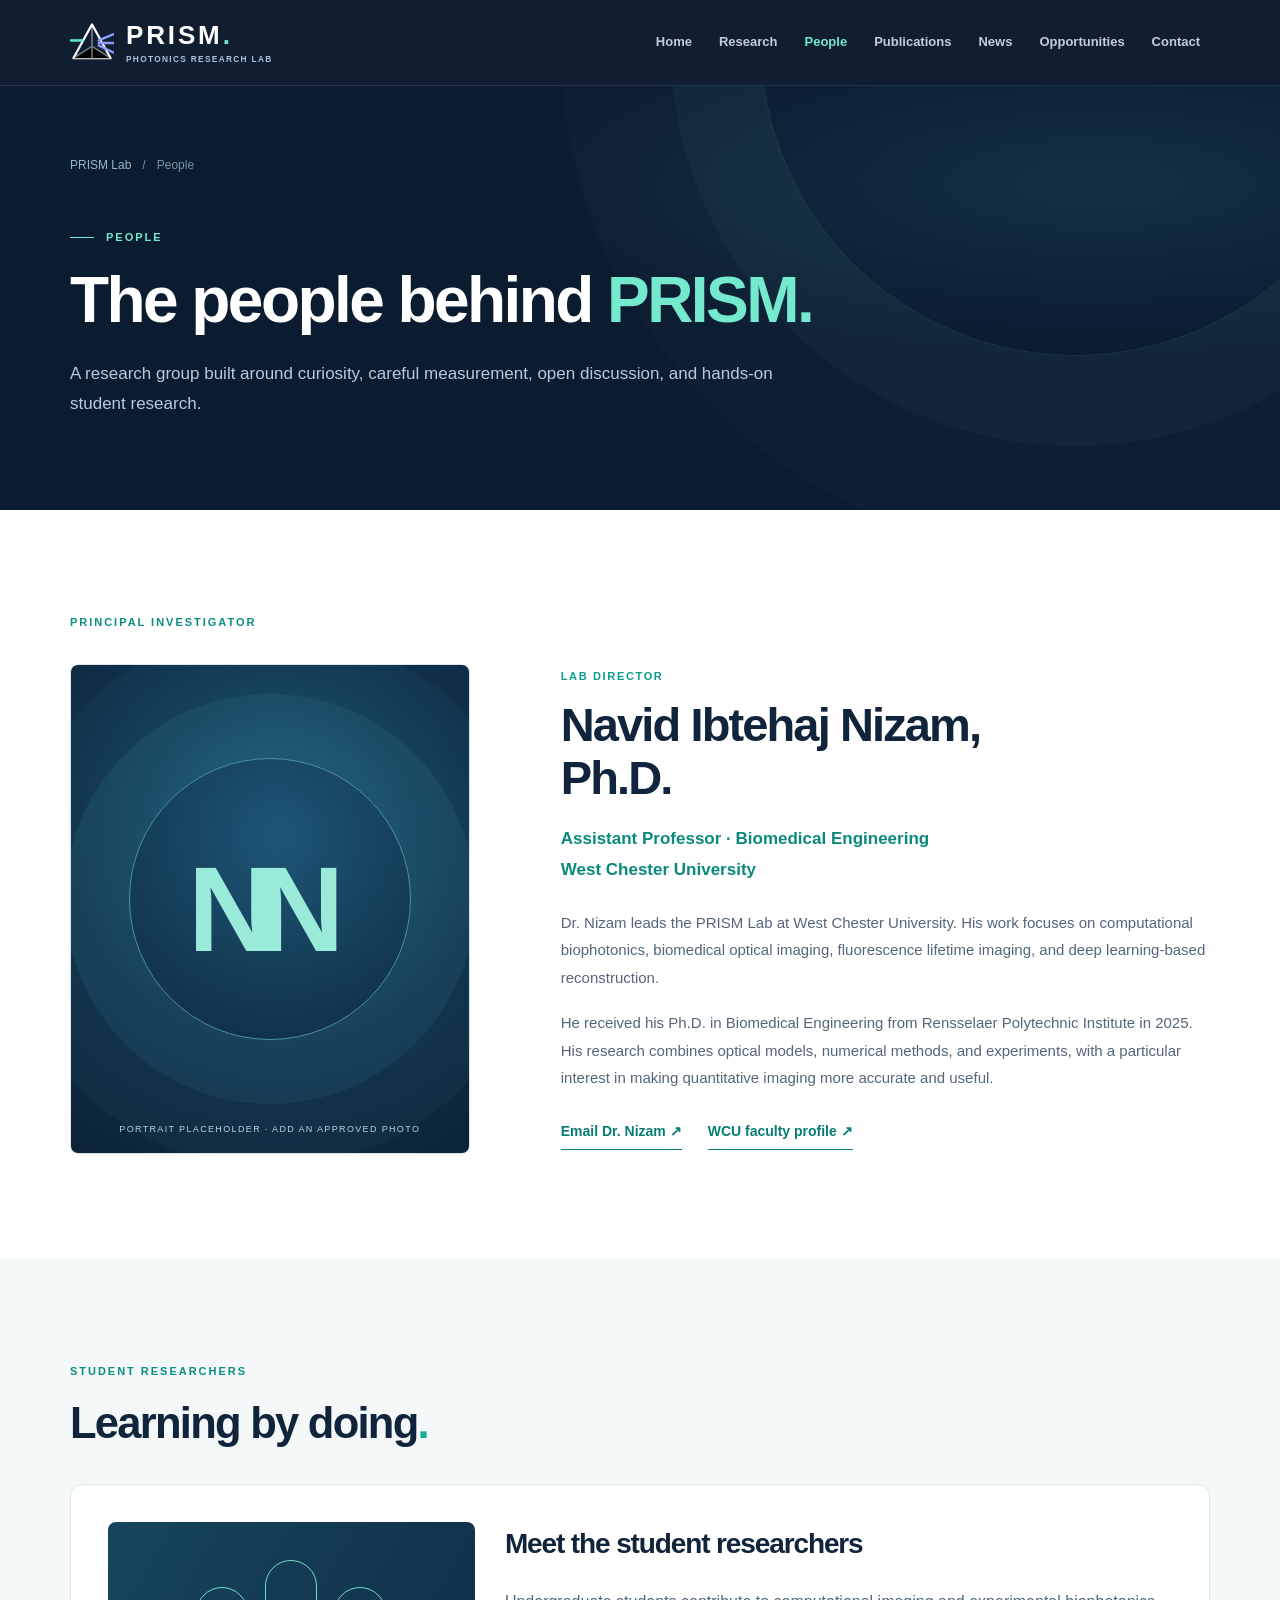
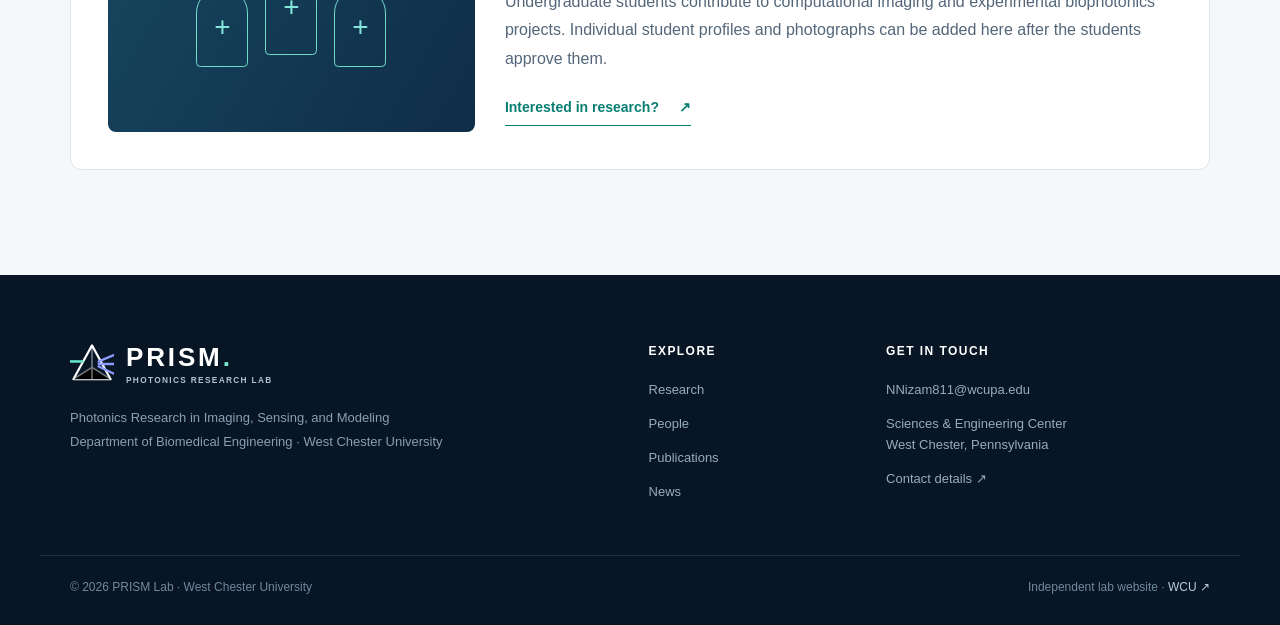
==== people.html @ 6a2c5e37 "Add files via upload" ====
<!doctype html>
<html lang="en">
<head>
  <meta charset="utf-8"><meta name="viewport" content="width=device-width, initial-scale=1">
  <meta name="theme-color" content="#101c34"><meta name="description" content="Meet Dr. Navid Ibtehaj Nizam and the researchers of PRISM Lab at West Chester University.">
  <title>People | PRISM Lab · West Chester University</title>
  <link rel="icon" href="assets/favicon.svg" type="image/svg+xml"><link rel="stylesheet" href="assets/styles.css">
  <script defer src="assets/main.js"></script>
</head>
<body>
  <a href="#main-content" class="skip-link">Skip to content</a>
  <header class="site-header" id="site-header"><div class="container header-inner">
    <a class="brand" href="index.html" aria-label="PRISM Lab, home"><svg class="logo-mark" viewBox="0 0 52 52" role="img" aria-label="PRISM Lab logo"><path d="M26 4 48 44H4L26 4Z" fill="none" stroke="currentColor" stroke-width="2.5" stroke-linejoin="round"/><path d="M26 4 26 44M4 44 26 30 48 44" stroke="currentColor" stroke-opacity=".45" stroke-width="1.8"/><path d="M-1 23H16" stroke="#65e6cd" stroke-width="3"/><path d="M34 23 53 15M34 26 53 26M34 29 53 38" stroke-width="2.8" stroke-linecap="round" stroke="#8e9cff"/></svg><span class="brand-copy"><strong>PRISM<span class="brand-dot">.</span></strong><small>PHOTONICS RESEARCH LAB</small></span></a>
    <button type="button" class="menu-toggle" aria-expanded="false" aria-label="Open navigation" aria-controls="primary-nav"><span></span><span></span><span></span></button>
    <nav class="primary-nav" id="primary-nav" aria-label="Main navigation"><a href="index.html" class="nav-link " >Home</a><a href="research.html" class="nav-link " >Research</a><a href="people.html" class="nav-link active" aria-current=page>People</a><a href="publications.html" class="nav-link " >Publications</a><a href="news.html" class="nav-link " >News</a><a href="opportunities.html" class="nav-link " >Opportunities</a><a href="contact.html" class="nav-link " >Contact</a></nav>
  </div></header>
  <main id="main-content"><section class="page-hero"><div class="page-hero-orb" aria-hidden="true"></div><div class="container"><div class="crumb"><a href="index.html">PRISM Lab</a><span>/</span><span>People</span></div><div class="eyebrow light"><span class="eyebrow-line"></span>People</div><h1>The people behind <em>PRISM.</em></h1><p class="page-hero-lead">A research group built around curiosity, careful measurement, open discussion, and hands-on student research.</p></div></section><section class="section-pad"><div class="container"><div class="eyebrow">PRINCIPAL INVESTIGATOR</div><div class="pi-grid"><div class="portrait-placeholder"><div class="portrait-monogram">NN</div><small>PORTRAIT PLACEHOLDER · ADD AN APPROVED PHOTO</small></div><div class="pi-copy"><div class="small-label">LAB DIRECTOR</div><h2>Navid Ibtehaj Nizam, Ph.D.</h2><p class="pi-role">Assistant Professor · Biomedical Engineering<br>West Chester University</p><p>Dr. Nizam leads the PRISM Lab at West Chester University. His work focuses on computational biophotonics, biomedical optical imaging, fluorescence lifetime imaging, and deep learning-based reconstruction.</p><p>He received his Ph.D. in Biomedical Engineering from Rensselaer Polytechnic Institute in 2025. His research combines optical models, numerical methods, and experiments, with a particular interest in making quantitative imaging more accurate and useful.</p><div class="pi-links"><a href="mailto:NNizam811@wcupa.edu" class="text-link">Email Dr. Nizam ↗</a><a href="https://www.wcupa.edu/_admin/research/forms/ram-research-directory/profile.aspx?id=706" class="text-link" target="_blank" rel="noopener noreferrer">WCU faculty profile ↗</a></div></div></div></div></section>
<section class="muted-section section-pad"><div class="container"><div class="section-heading"><div><div class="eyebrow">STUDENT RESEARCHERS</div><h2>Learning by doing<span class="accent-period">.</span></h2></div></div><div class="student-panel"><div class="student-graphic"><span>+</span><span>+</span><span>+</span></div><div><h3>Meet the student researchers</h3><p>Undergraduate students contribute to computational imaging and experimental biophotonics projects. Individual student profiles and photographs can be added here after the students approve them.</p><a class="text-link" href="opportunities.html">Interested in research? <span>↗</span></a></div></div></div></section></main>
  <footer class="site-footer"><div class="container footer-top"><div><a class="brand footer-brand" href="index.html"><svg class="logo-mark" viewBox="0 0 52 52" role="img" aria-label="PRISM Lab logo"><path d="M26 4 48 44H4L26 4Z" fill="none" stroke="currentColor" stroke-width="2.5" stroke-linejoin="round"/><path d="M26 4 26 44M4 44 26 30 48 44" stroke="currentColor" stroke-opacity=".45" stroke-width="1.8"/><path d="M-1 23H16" stroke="#65e6cd" stroke-width="3"/><path d="M34 23 53 15M34 26 53 26M34 29 53 38" stroke-width="2.8" stroke-linecap="round" stroke="#8e9cff"/></svg><span class="brand-copy"><strong>PRISM<span class="brand-dot">.</span></strong><small>PHOTONICS RESEARCH LAB</small></span></a><p>Photonics Research in Imaging, Sensing, and Modeling<br>Department of Biomedical Engineering · West Chester University</p></div><div class="footer-links"><strong>Explore</strong><a href="research.html">Research</a><a href="people.html">People</a><a href="publications.html">Publications</a><a href="news.html">News</a></div><div class="footer-links"><strong>Get in touch</strong><a href="mailto:NNizam811@wcupa.edu">NNizam811@wcupa.edu</a><span>Sciences &amp; Engineering Center<br>West Chester, Pennsylvania</span><a href="contact.html">Contact details ↗</a></div></div>
  <div class="container footer-bottom"><span>© <span id="year">2026</span> PRISM Lab · West Chester University</span><span>Independent lab website · <a href="https://www.wcupa.edu/" rel="noopener noreferrer" target="_blank">WCU ↗</a></span></div></footer>
</body></html>
---- assets/styles.css ----
/* PRISM Lab — independent, dependency-free static site */
:root{--ink:#10243b;--navy:#0b172b;--deep:#071322;--muted:#627389;--teal:#12a98b;--mint:#74e9ce;--blue:#8e9cfa;--paper:#fff;--pale:#f4f7fa;--border:#dce5eb;--max:1200px;--radius:16px}
*{box-sizing:border-box}html{scroll-behavior:smooth;scroll-padding-top:90px}body{margin:0;color:var(--ink);background:var(--paper);font-family:Inter,"Aptos","Segoe UI",Arial,sans-serif;-webkit-font-smoothing:antialiased;line-height:1.6}a{color:inherit;text-decoration:none}button{font:inherit}img,svg{max-width:100%}::selection{background:#b4f4e7;color:#0b172b}.container{max-width:var(--max);padding:0 30px;margin:0 auto}.skip-link{position:absolute;left:10px;top:-90px;background:#fff;padding:10px 20px;z-index:100}.skip-link:focus{top:10px}
.site-header{position:sticky;z-index:80;top:0;height:86px;background:rgba(9,23,42,.97);border-bottom:1px solid rgba(176,211,228,.12);backdrop-filter:blur(15px)}.header-inner{display:flex;align-items:center;justify-content:space-between;height:100%;gap:26px}.brand{display:flex;align-items:center;gap:12px;color:white;min-width:190px}.logo-mark{width:44px;height:44px;flex-shrink:0}.brand-copy{display:flex;flex-direction:column;line-height:1.08}.brand-copy strong{font-size:26px;letter-spacing:.11em;font-weight:800}.brand-dot{color:var(--mint)}.brand-copy small{font-size:8.3px;letter-spacing:.16em;font-weight:700;color:#aec2d4;margin-top:5px}.primary-nav{display:flex;align-items:center;gap:7px}.nav-link{color:#bfcfdf;font-size:13px;font-weight:600;white-space:nowrap;padding:12px 10px;border-radius:8px;transition:background .2s,color .2s}.nav-link:hover,.nav-link:focus-visible{color:#fff;background:rgba(255,255,255,.08)}.nav-link.active{color:var(--mint)}.menu-toggle{display:none}
.eyebrow{display:flex;align-items:center;gap:12px;font-size:11px;line-height:1.4;letter-spacing:.18em;font-weight:800;color:#0b8d81;text-transform:uppercase}.eyebrow.light{color:var(--mint)}.eyebrow-line{width:24px;height:1px;background:var(--mint);flex-shrink:0}h1,h2,h3,p{margin-top:0}h1,h2,h3{line-height:1.12;letter-spacing:-.04em}h2{font-size:clamp(31px,3.4vw,49px);font-weight:750}h3{font-size:22px;font-weight:730}p{color:#53667a}.section-pad{padding:105px 0}.section-pad-small{padding:78px 0}.text-link{display:inline-flex;align-items:center;gap:20px;color:#087e72;font-size:14px;font-weight:750;border-bottom:1px solid currentColor;padding-bottom:7px}.text-link:hover{gap:26px}.text-link span{transition:transform .2s}.text-link:hover span{transform:translate(3px,-3px)}.button{display:inline-flex;align-items:center;justify-content:center;gap:22px;padding:15px 22px;border-radius:7px;font-weight:750;font-size:14px;line-height:1.35;transition:transform .22s,background .22s,box-shadow .22s}.button:hover{transform:translateY(-2px)}.button-primary{background:var(--mint);color:#09253c;box-shadow:0 12px 28px rgba(45,219,177,.09)}.button-primary:hover{background:#a0f9e5;box-shadow:0 14px 32px rgba(45,219,177,.15)}.button-ghost{border:1px solid rgba(180,227,238,.3);color:#eefbff;background:rgba(255,255,255,.035)}.button-ghost:hover{background:rgba(255,255,255,.1)}.button-outline-light{border:1px solid rgba(214,242,245,.5);color:#eefaf9}.button-dark{background:#14283f;color:#fff}.button-dark:hover{background:#285371}
/* Homepage hero */
.hero{min-height:666px;background:radial-gradient(ellipse at 77% 46%,rgba(26,83,104,.32),transparent 46%),linear-gradient(138deg,#0b192d 0%,#081829 55%,#101b36 100%);color:white;position:relative;overflow:hidden}.hero-noise{position:absolute;inset:0;pointer-events:none;background-image:radial-gradient(circle at 12% 20%,rgba(110,237,204,.075) 1px,transparent 1px);background-size:23px 23px;mask-image:linear-gradient(to right,transparent 15%,black 100%)}.hero-grid{min-height:646px;display:grid;grid-template-columns:1.07fr 1fr;align-items:center;gap:14px;padding-top:45px;padding-bottom:55px;position:relative}.hero-content{z-index:2}.hero-content .eyebrow{margin-bottom:33px;font-size:10px;letter-spacing:.155em}.hero-overline{color:#8db0c4;font-size:12px;letter-spacing:.12em;font-weight:650;line-height:1.6;margin-bottom:17px}.hero h1{font-size:clamp(58px,6.1vw,91px);letter-spacing:-.07em;font-weight:790;line-height:1.045;margin-bottom:28px}.hero h1 em,.page-hero h1 em{color:var(--mint);font-style:normal}.hero-lead{color:#bacbda;font-size:17px;line-height:1.72;max-width:530px;margin-bottom:31px}.hero-actions{display:flex;flex-wrap:wrap;gap:14px}.hero-bottom{margin-top:49px;display:flex;align-items:center;gap:12px;color:#8196aa;font-size:12px;line-height:1.5}.round-dot{display:inline-block;width:7px;height:7px;border-radius:50%;background:var(--mint);box-shadow:0 0 0 5px rgba(94,223,190,.11)}.mini-divider{height:3px;width:3px;border-radius:50%;background:#688098}.hero-graphic{position:relative;display:flex;align-items:center;justify-content:center;min-width:0}.hero-science{width:min(100%,620px);filter:drop-shadow(0 20px 40px rgba(0,0,0,.13))}.graphic-caption{position:absolute;bottom:6%;left:9%;display:flex;gap:18px;color:#a0b4ca;font-size:9px;letter-spacing:.15em;font-weight:700}.graphic-caption span{color:#668498}.hero-scrolldown{position:absolute;bottom:23px;left:50%;transform:translateX(-50%);color:#69859b;display:flex;gap:13px;align-items:center;font-size:9px;font-weight:800;letter-spacing:.2em}.hero-scrolldown span{font-size:18px;color:var(--mint)}.pulse{transform-origin:310px 262px;animation:soft-pulse 4s ease-in-out infinite}.scatter-points{animation:shimmer 4s ease-in-out infinite alternate}.beams{animation:beams-glow 5s ease-in-out infinite alternate}@keyframes soft-pulse{50%{opacity:.6}}@keyframes shimmer{50%{opacity:.4}}@keyframes beams-glow{50%{opacity:.58}}
/* Mission and research */
.two-col-intro{display:grid;grid-template-columns:1fr .9fr;gap:12%;align-items:center}.two-col-intro .eyebrow{margin-bottom:25px}.two-col-intro h2{max-width:540px;margin:0}.accent-text{color:#119a85}.mission-copy p{font-size:16px;line-height:1.85;margin:0 0 20px}.mission-copy .text-link{margin-top:12px}.approach{background:#f1f6f8;border-top:1px solid #e5eff2;border-bottom:1px solid #e5eff2}.approach-header{display:flex;align-items:center;justify-content:space-between;margin-bottom:29px}.approach-trace{font-size:11px;font-weight:800;letter-spacing:.16em;color:#91a7b4}.approach-trace span{padding:0 10px;color:#18a18b}.approach-grid{display:grid;grid-template-columns:repeat(3,1fr)}.approach-item{border-right:1px solid #d4e1e8;padding:15px 45px 8px 0;margin-right:45px;position:relative}.approach-item:last-child{border-right:0;margin-right:0;padding-right:0}.approach-number{font-size:11px;color:#8ca2af;font-weight:850;letter-spacing:.1em}.approach-icon{display:block;font-size:46px;font-weight:250;color:#0e987e;line-height:1.4;margin:18px 0 10px}.approach-item h3{font-size:25px;margin:0 0 12px}.approach-item p{font-size:14px;margin:0;line-height:1.72}.section-heading{display:flex;justify-content:space-between;align-items:end;gap:20px;margin-bottom:37px}.section-heading .eyebrow{margin-bottom:19px}.section-heading h2{margin:0}.section-heading>.text-link{margin-bottom:9px}.accent-period{color:#15ae92}.research-grid{display:grid;grid-template-columns:repeat(3,1fr);gap:20px}.research-card{display:flex;flex-direction:column;overflow:hidden;border:1px solid var(--border);border-radius:12px;transition:transform .2s,box-shadow .2s;border-color:#e0e8ed}.research-card:hover{transform:translateY(-5px);box-shadow:0 15px 35px #132f4a16}.research-art{height:225px;position:relative;overflow:hidden;background:#102b46}.research-art:before,.detail-art:before{content:"";position:absolute;inset:0;background-image:linear-gradient(rgba(199,247,252,.08) 1px,transparent 1px),linear-gradient(90deg,rgba(199,247,252,.08) 1px,transparent 1px);background-size:30px 30px}.research-card-body{padding:28px 28px 25px;display:flex;flex:1;flex-direction:column}.card-kicker{color:#099d88;font-size:10px;font-weight:850;letter-spacing:.13em}.research-card h3{font-size:25px;line-height:1.15;margin:13px 0 14px}.research-card p{font-size:14px;line-height:1.76;margin-bottom:22px}.card-arrow{margin-top:auto;color:#0c897b;font-weight:800;font-size:13px}.art-tomography{background:radial-gradient(circle at 48% 49%,#1e657f 0%,#153a59 35%,#0c273f 80%)}.visual-orbit{position:absolute;display:block;border:1px solid rgba(131,221,225,.54);border-radius:50%;left:50%;top:50%;transform:translate(-50%,-50%)}.visual-orbit.one{width:90px;height:90px}.visual-orbit.two{width:157px;height:157px;border-style:dashed}.visual-orbit.three{width:228px;height:228px;border-color:rgba(155,168,248,.55)}.visual-core{position:absolute;left:50%;top:50%;height:55px;width:55px;border-radius:50%;background:radial-gradient(circle,#88fff0 0%,#39b8c7 27%,rgba(25,102,128,.4) 65%,transparent 100%);transform:translate(-50%,-50%);box-shadow:0 0 55px #3ddfc790}.art-tomography:after{content:"";position:absolute;top:50%;left:11%;width:78%;height:2px;transform:rotate(-20deg);background:linear-gradient(90deg,transparent,#60efd2,transparent)}.art-fluorescence{background:linear-gradient(135deg,#17254d,#352a67)}.decay-wave{position:absolute;inset:20%;left:12%;top:23%;width:78%;height:54%;border-left:2px solid rgba(217,226,255,.8);border-bottom:2px solid rgba(217,226,255,.8)}.decay-wave:after{content:"";position:absolute;left:4%;top:9%;height:65%;width:95%;border:solid #ad9bfb;border-width:5px 0 0 0;transform:skewY(17deg);border-radius:50% 20% 50% 10%;filter:drop-shadow(0 0 12px rgba(169,154,255,.8))}.art-fluorescence:after{content:"";position:absolute;width:65%;height:1px;top:58%;left:20%;background:#be9cf6;transform:rotate(-15deg);opacity:.65;box-shadow:0 18px 0 #be9cf688,0 -18px 0 #be9cf688}.wave-dot{position:absolute;height:9px;width:9px;background:#a6f1e8;border-radius:50%;box-shadow:0 0 20px #66f2ec}.wave-dot.a{top:33%;left:30%}.wave-dot.b{top:47%;left:53%}.wave-dot.c{top:54%;left:73%}.art-reconstruction{background:linear-gradient(115deg,#102e47,#123755)}.pixel-map{position:absolute;inset:15% 27%;background-image:linear-gradient(90deg,transparent 48%,#102b46 50%),linear-gradient(transparent 48%,#102b46 50%),radial-gradient(circle at 54% 50%,#99f5cd 1%,#50c9ce 17%,#3a8cc0 38%,#2c567b 61%,#183855 80%);background-size:19px 19px,19px 19px,100% 100%;box-shadow:0 0 60px #54ccdb33;transform:rotate(-6deg)}.pixel-center{position:absolute;left:52%;top:46%;height:34px;width:34px;background:#b2ffda;border-radius:50%;filter:blur(16px)}.recon-ring{position:absolute;width:180px;height:180px;top:50%;left:50%;border:1px dashed #99dcfa88;border-radius:50%;transform:translate(-50%,-50%)}
/* Featured publication and news */
.feature-band{padding:86px 0;background:#12283f;position:relative;overflow:hidden;color:#fff}.feature-band:before{content:"";position:absolute;width:650px;height:650px;border:1px solid #ffffff16;border-radius:50%;top:-360px;right:-20px;box-shadow:0 0 0 90px #ffffff08,0 0 0 180px #ffffff05}.feature-grid{display:grid;grid-template-columns:1.55fr .7fr;align-items:center;gap:95px;position:relative}.feature-grid .eyebrow{margin-bottom:18px}.feature-grid h2{font-size:clamp(28px,3vw,42px);max-width:760px;font-weight:750;line-height:1.19}.feature-grid p{color:#becbd9;max-width:700px;line-height:1.8;margin-bottom:24px}.feature-journal{background:#0b2136;border:1px solid #375066;padding:31px;min-height:265px;display:flex;flex-direction:column;justify-content:end;border-radius:8px;position:relative;transform:rotate(2deg);box-shadow:0 18px 60px #0003}.journal-glyph{position:absolute;right:29px;top:0;font-family:Georgia,serif;color:#77e6d4;opacity:.7;font-size:106px;line-height:1.2}.feature-journal span,.feature-journal small{color:#aab9ca;font-size:10px;letter-spacing:.12em;font-weight:750}.feature-journal strong{font-size:25px;line-height:1.2;margin:15px 0 25px}.news-grid{display:grid;grid-template-columns:1fr 1fr;gap:20px}.news-card{border:1px solid #dce6ea;padding:35px;display:flex;flex-direction:column;min-height:275px;transition:background .2s,transform .2s}.news-card:hover{background:#f5faf9;transform:translateY(-3px)}.news-meta,.news-date{font-size:11px;letter-spacing:.12em;font-weight:800;color:#0c8d7c;display:flex;align-items:center;gap:16px}.news-meta span,.news-date span{color:#899dab}.news-card h3{font-size:27px;line-height:1.28;margin:28px 0 30px}.news-link{margin-top:auto;font-size:13px;font-weight:750;color:#0b8b7c}.closing-cta{background:radial-gradient(circle at 85% 20%,#174f58 0%,transparent 38%),#09263c;color:#fff;text-align:center;padding:94px 0}.closing-inner{display:flex;align-items:center;flex-direction:column}.closing-cta h2{margin:16px 0 16px}.closing-cta p{color:#becbd9;max-width:520px;margin:0 0 28px}
/* Footer */
.site-footer{background:#071525;color:#d8e6f0}.footer-top{padding:67px 30px 52px;display:grid;grid-template-columns:1.55fr .55fr .95fr;gap:50px}.footer-brand{margin-bottom:20px}.footer-top p{font-size:13px;color:#89a0b3;line-height:1.8;margin:0}.footer-links{display:flex;flex-direction:column;gap:13px;color:#97acbc;font-size:13px}.footer-links strong{color:white;font-size:12px;letter-spacing:.12em;text-transform:uppercase;margin-bottom:6px}.footer-links a:hover{color:var(--mint)}.footer-bottom{border-top:1px solid rgba(212,234,243,.12);padding:22px 30px 28px;display:flex;justify-content:space-between;gap:20px;color:#71899c;font-size:12px}.footer-bottom a{color:#bacbd6}
/* Secondary hero */
.page-hero{background:radial-gradient(ellipse at 86% 23%,rgba(54,128,146,.2),transparent 37%),#0b1b30;color:white;padding:70px 0 91px;overflow:hidden;position:relative}.page-hero-orb{position:absolute;width:630px;height:630px;border:1px solid rgba(126,218,220,.13);border-radius:50%;top:-360px;right:-110px;box-shadow:0 0 0 90px rgba(130,233,211,.03),0 0 0 200px rgba(130,233,211,.02)}.page-hero .container{position:relative}.crumb{color:#7895a9;font-size:12px;display:flex;gap:11px;margin-bottom:55px}.crumb a{color:#98b8c7}.page-hero .eyebrow{margin-bottom:19px}.page-hero h1{font-size:clamp(44px,5vw,69px);font-weight:790;max-width:900px;margin:0 0 23px}.page-hero-lead{color:#bacbd8;font-size:17px;line-height:1.75;max-width:720px;margin:0}
/* Research detail */
.research-detail{scroll-margin-top:100px;display:grid;grid-template-columns:.58fr 1.65fr 1fr;gap:5%;padding:60px 0;border-bottom:1px solid #dde7eb;align-items:start}.research-detail:first-of-type{padding-top:42px}.research-detail:last-child{border-bottom:0;padding-bottom:0}.detail-index{color:#0b9582;font-size:11px;font-weight:800;letter-spacing:.11em;padding-top:15px}.research-detail h2{font-size:clamp(28px,2.7vw,40px);margin-bottom:19px}.research-detail p{font-size:15px;line-height:1.8;max-width:590px}.tag-row{display:flex;gap:8px;flex-wrap:wrap;margin-top:24px}.tag-row span{background:#eaf6f3;color:#087f75;font-size:11px;font-weight:700;padding:7px 10px;border-radius:4px}.detail-art{height:240px;position:relative;overflow:hidden;align-self:center;border-radius:8px}.detail-art.art-fluorescence{background:linear-gradient(140deg,#17254d,#352a67)}.muted-section{background:#f4f8f9}.method-grid{display:grid;grid-template-columns:repeat(4,1fr);gap:15px}.method-grid>div{padding:22px 15px 0 0}.method-icon{display:block;font-size:34px;color:#0b9e90;margin-bottom:16px}.method-grid h3{font-size:21px;margin-bottom:12px}.method-grid p{font-size:14px;line-height:1.75}.support-note{display:grid;grid-template-columns:1fr 1fr;gap:10%;align-items:center}.support-note .eyebrow{margin-bottom:18px}.support-note h2{font-size:34px;margin:0}.support-note p{font-size:16px;line-height:1.8;margin:0}
/* People */
.pi-grid{display:grid;grid-template-columns:.8fr 1.3fr;gap:8%;align-items:center;margin-top:34px}.portrait-placeholder{height:490px;display:flex;align-items:center;justify-content:center;flex-direction:column;position:relative;border-radius:8px;overflow:hidden;background:radial-gradient(circle at 52% 35%,#1d5675,#10304a 56%,#0b2237);border:1px solid #dce5eb}.portrait-placeholder:before{content:"";position:absolute;left:50%;top:48%;border:1px solid #4b94a0;border-radius:50%;width:280px;height:280px;transform:translate(-50%,-50%);box-shadow:0 0 0 64px rgba(102,213,221,.07),0 0 0 128px rgba(102,213,221,.035)}.portrait-monogram{font-size:120px;color:#9aeada;font-weight:800;letter-spacing:-.14em;position:relative;line-height:1;margin-right:24px}.portrait-placeholder small{position:absolute;bottom:17px;font-size:9px;color:#b7d3df;letter-spacing:.15em;text-align:center;padding:0 8px}.pi-copy .small-label{color:#0c9e8b;font-size:11px;font-weight:800;letter-spacing:.15em;margin-bottom:14px}.pi-copy h2{font-size:47px;max-width:520px;margin:0 0 18px}.pi-role{font-size:17px!important;color:#0b8a7c!important;font-weight:650;margin-bottom:23px!important}.pi-copy p{line-height:1.85;font-size:15px;margin-bottom:17px}.pi-links{display:flex;gap:26px;flex-wrap:wrap;margin-top:28px}.student-panel{border:1px solid #dce9e9;border-radius:12px;background:white;padding:37px;display:grid;grid-template-columns:.55fr 1fr;gap:30px;align-items:center}.student-graphic{min-height:210px;background:linear-gradient(120deg,#17455e,#0f2d48);border-radius:8px;display:flex;align-items:center;justify-content:center;gap:17px}.student-graphic span{width:52px;height:80px;border:1px solid #72dac9;border-radius:60px 60px 10px 10px;display:grid;place-items:center;font-size:28px;color:#85e6da}.student-graphic span:nth-child(2){transform:translateY(-20px);height:95px}.student-panel h3{font-size:28px}.student-panel p{line-height:1.8;margin-bottom:20px}
/* Publications */
.pub-controls{display:flex;justify-content:space-between;align-items:end;gap:30px;margin-bottom:28px}.pub-controls p{font-size:13px;margin:12px 0 0}.filter-set{display:flex;gap:8px;flex-wrap:wrap}.filter-button{border:1px solid #ccdadd;background:white;color:#4b6775;border-radius:6px;padding:9px 13px;font-weight:700;font-size:12px;cursor:pointer}.filter-button:hover{border-color:#0b9b87}.filter-button.is-active{background:#0c897b;border-color:#0c897b;color:white}.publication-item{display:grid;grid-template-columns:100px 1fr 44px;align-items:start;gap:20px;padding:33px 0;border-top:1px solid #dbe5e8}.publication-item[hidden]{display:none}.publication-item:last-child{border-bottom:1px solid #dbe5e8}.pub-year{font-weight:800;color:#8497a6;font-size:17px;margin-top:4px}.pub-type{color:#0b9682;font-size:10px;font-weight:800;letter-spacing:.13em}.pub-main h3{font-size:22px;line-height:1.32;max-width:850px;margin:8px 0 12px}.pub-main p{font-size:13px;color:#597083;margin:0 0 5px}.pub-main em{color:#667789;font-size:13px}.pub-link{border:1px solid #d5e2e5;border-radius:50%;width:40px;height:40px;display:grid;place-items:center;color:#078b7e;font-size:20px;transition:background .2s}.pub-link:hover{background:#e9f8f4}.pub-footnote{font-size:13px;margin-top:26px}.pub-footnote a{color:#087e72;text-decoration:underline}
/* News */
.news-entry{scroll-margin-top:100px;display:grid;grid-template-columns:230px 1fr;gap:60px;padding:45px 0;border-top:1px solid #dce5ea}.news-entry:last-child{border-bottom:1px solid #dce5ea}.news-date{flex-direction:column;align-items:start;gap:9px;padding-top:8px}.news-entry h2{font-size:36px;max-width:730px}.news-entry p{max-width:760px;line-height:1.85;margin-bottom:22px}
/* Opportunities + contact */
.opportunities-grid{display:grid;grid-template-columns:1fr .87fr;gap:13%;align-items:start}.opportunities-grid .eyebrow{margin-bottom:22px}.opportunities-grid h2{font-size:43px}.opportunities-grid p{line-height:1.84;font-size:15px}.opportunities-grid .button{margin-top:14px}.opportunity-card{background:#eff6f7;border:1px solid #dceae9;padding:40px;border-radius:12px}.opportunity-card-head{color:#168c7d;font-size:11px;letter-spacing:.13em;font-weight:800;display:flex;align-items:center;gap:14px;margin-bottom:38px}.opportunity-card h3{font-size:27px;margin-bottom:23px}.check-list{list-style:none;margin:0;padding:0}.check-list li{padding:13px 0 13px 29px;border-bottom:1px solid #d5e3e5;position:relative;font-size:14px;color:#2e4a5d}.check-list li:before{content:"✓";position:absolute;left:0;color:#008b79;font-weight:900}.opportunity-card>p{font-size:12px;margin-top:19px;margin-bottom:0;color:#71889a}.contact-grid{display:grid;grid-template-columns:1.15fr .7fr;gap:14%}.contact-primary .eyebrow{margin-bottom:22px}.contact-primary h2{font-size:42px}.contact-primary>p{font-size:15px;line-height:1.9}.big-email{display:inline-flex;align-items:center;gap:18px;color:#0e9784;font-size:clamp(20px,2.1vw,31px);font-weight:750;margin:43px 0}.big-email span{font-size:25px}.contact-meta{border-top:1px solid var(--border);padding-top:35px;display:grid;grid-template-columns:1fr 1fr;gap:25px}.contact-meta strong{font-size:11px;letter-spacing:.14em;color:#0b9180}.contact-meta p{font-size:14px;line-height:1.7;margin-top:13px}.contact-aside{display:flex;flex-direction:column;gap:18px}.side-panel{background:#f3f8f8;border:1px solid #dfeaea;padding:35px;border-radius:9px}.side-panel.secondary{background:white}.side-panel h3{font-size:25px;margin:20px 0 14px}.side-panel p{font-size:14px;line-height:1.8;margin-bottom:20px}
/* Responsive */
@media (max-width:1100px){.primary-nav{gap:2px}.nav-link{padding:12px 7px;font-size:12px}.brand{min-width:175px}.brand-copy strong{font-size:23px}.hero-grid{grid-template-columns:1fr 1fr}.hero h1{font-size:clamp(56px,6vw,77px)}.hero-lead{font-size:15px}.hero-bottom{flex-wrap:wrap}.research-card h3{font-size:22px}.research-card-body{padding:23px}.research-detail{grid-template-columns:.4fr 1.3fr .85fr;gap:4%}}
@media (max-width:850px){.site-header{height:74px}.logo-mark{width:40px;height:40px}.header-inner{position:relative}.menu-toggle{display:flex;width:43px;height:43px;padding:9px;border:1px solid rgba(224,250,250,.28);border-radius:7px;background:transparent;flex-direction:column;align-items:center;justify-content:center;gap:5px;cursor:pointer}.menu-toggle span{height:2px;width:21px;background:#e9f9f8;border-radius:1px}.primary-nav{display:none;position:absolute;top:calc(100% + 0px);left:0;right:0;background:#0b192d;border:1px solid #315066;padding:16px 24px 24px;box-shadow:0 20px 35px #0006;flex-direction:column;align-items:stretch;gap:0}.primary-nav.is-open{display:flex}.nav-link{padding:12px;font-size:14px}.hero-grid{grid-template-columns:1fr;padding-top:74px;padding-bottom:80px;gap:0}.hero h1{font-size:clamp(55px,10vw,81px)}.hero-graphic{max-width:600px;width:100%;margin:0 auto}.hero-science{max-height:430px}.hero-bottom{margin-top:34px}.hero-scrolldown{bottom:13px}.two-col-intro{grid-template-columns:1fr;gap:32px}.approach-item{margin-right:20px;padding-right:20px}.research-grid{grid-template-columns:1fr 1fr}.research-grid .research-card:last-child{grid-column:span 2}.research-grid .research-card:last-child{display:grid;grid-template-columns:1fr 1fr}.research-grid .research-card:last-child .research-art{height:auto;min-height:240px}.feature-grid{gap:40px;grid-template-columns:1.3fr .8fr}.feature-journal{padding:20px;min-height:220px}.feature-journal strong{font-size:22px}.research-detail{grid-template-columns:1fr 1fr;gap:24px}.detail-index{grid-column:span 2}.detail-art{height:230px}.method-grid{grid-template-columns:1fr 1fr}.pi-grid{gap:35px;grid-template-columns:.8fr 1.2fr}.portrait-placeholder{height:390px}.portrait-monogram{font-size:90px}.pi-copy h2{font-size:39px}.opportunities-grid,.contact-grid{gap:40px}.footer-top{grid-template-columns:1.2fr 1fr;gap:36px}.footer-top>div:first-child{grid-column:span 2}}
@media (max-width:640px){.container{padding-left:21px;padding-right:21px}.section-pad{padding:68px 0}.section-pad-small{padding:57px 0}.hero-grid{padding-top:62px}.hero-content .eyebrow{font-size:9px;line-height:1.8;margin-bottom:23px}.hero-overline{font-size:10px}.hero h1{font-size:clamp(53px,13vw,70px)}.hero-lead{font-size:15px}.hero-graphic{margin-top:20px}.graphic-caption{font-size:7px;left:13%}.hero-scrolldown{display:none}.hero-bottom{font-size:11px}.hero-actions{gap:10px}.button{padding:13px 14px;font-size:12px;gap:10px}.two-col-intro h2,.section-heading h2{font-size:35px}.section-heading{align-items:start;flex-direction:column}.approach-trace{display:none}.approach-grid{grid-template-columns:1fr}.approach-item{border-right:0;border-bottom:1px solid #d4e1e8;margin:0;padding:17px 0 22px}.approach-item:last-child{border-bottom:0}.approach-icon{display:inline-block;font-size:31px;margin:9px 0}.approach-item h3{font-size:23px}.research-grid{grid-template-columns:1fr}.research-grid .research-card:last-child{grid-column:auto;display:flex}.research-grid .research-card:last-child .research-art{height:220px;min-height:0}.research-art{height:205px}.research-card-body{padding:25px}.feature-grid{grid-template-columns:1fr;gap:35px}.feature-journal{max-width:320px;width:100%;margin:0 auto;min-height:240px}.feature-band{padding:65px 0}.news-grid{grid-template-columns:1fr}.news-card{min-height:230px;padding:28px}.news-card h3{font-size:24px}.closing-cta{padding:66px 0}.footer-top{grid-template-columns:1fr;gap:36px;padding:53px 21px}.footer-top>div:first-child{grid-column:auto}.footer-bottom{flex-direction:column;gap:9px;padding:21px}.page-hero{padding:46px 0 63px}.crumb{margin-bottom:39px}.page-hero h1{font-size:clamp(42px,10vw,59px)}.page-hero-lead{font-size:15px}.research-detail{grid-template-columns:1fr;gap:12px;padding:43px 0}.research-detail:first-of-type{padding-top:25px}.detail-index{grid-column:auto}.detail-art{height:210px;order:2}.research-detail h2{font-size:31px}.method-grid{grid-template-columns:1fr 1fr;gap:15px}.method-grid h3{font-size:18px}.method-grid p{font-size:13px}.support-note{grid-template-columns:1fr;gap:23px}.support-note h2{font-size:32px}.support-note p{font-size:14px}.pi-grid{grid-template-columns:1fr;gap:36px}.portrait-placeholder{height:320px;max-width:440px;width:100%}.portrait-monogram{font-size:100px}.pi-copy h2{font-size:38px}.student-panel{grid-template-columns:1fr;padding:23px}.student-graphic{min-height:175px}.pub-controls{align-items:start;flex-direction:column}.publication-item{grid-template-columns:54px 1fr 29px;gap:8px;padding:27px 0}.pub-main h3{font-size:18px}.pub-year{font-size:13px}.pub-link{width:29px;height:29px;font-size:16px}.filter-set{gap:6px}.filter-button{padding:9px;font-size:11px}.news-entry{grid-template-columns:1fr;gap:13px;padding:34px 0}.news-date{flex-direction:row}.news-entry h2{font-size:28px}.opportunities-grid,.contact-grid{grid-template-columns:1fr;gap:42px}.opportunities-grid h2,.contact-primary h2{font-size:35px}.opportunity-card,.side-panel{padding:27px}.contact-meta{grid-template-columns:1fr 1fr;gap:14px}.big-email{margin:26px 0;font-size:24px}.pi-links{gap:18px}}
@media (prefers-reduced-motion:reduce){*,*:before,*:after{animation-duration:.01ms!important;scroll-behavior:auto!important;transition-duration:.01ms!important}}
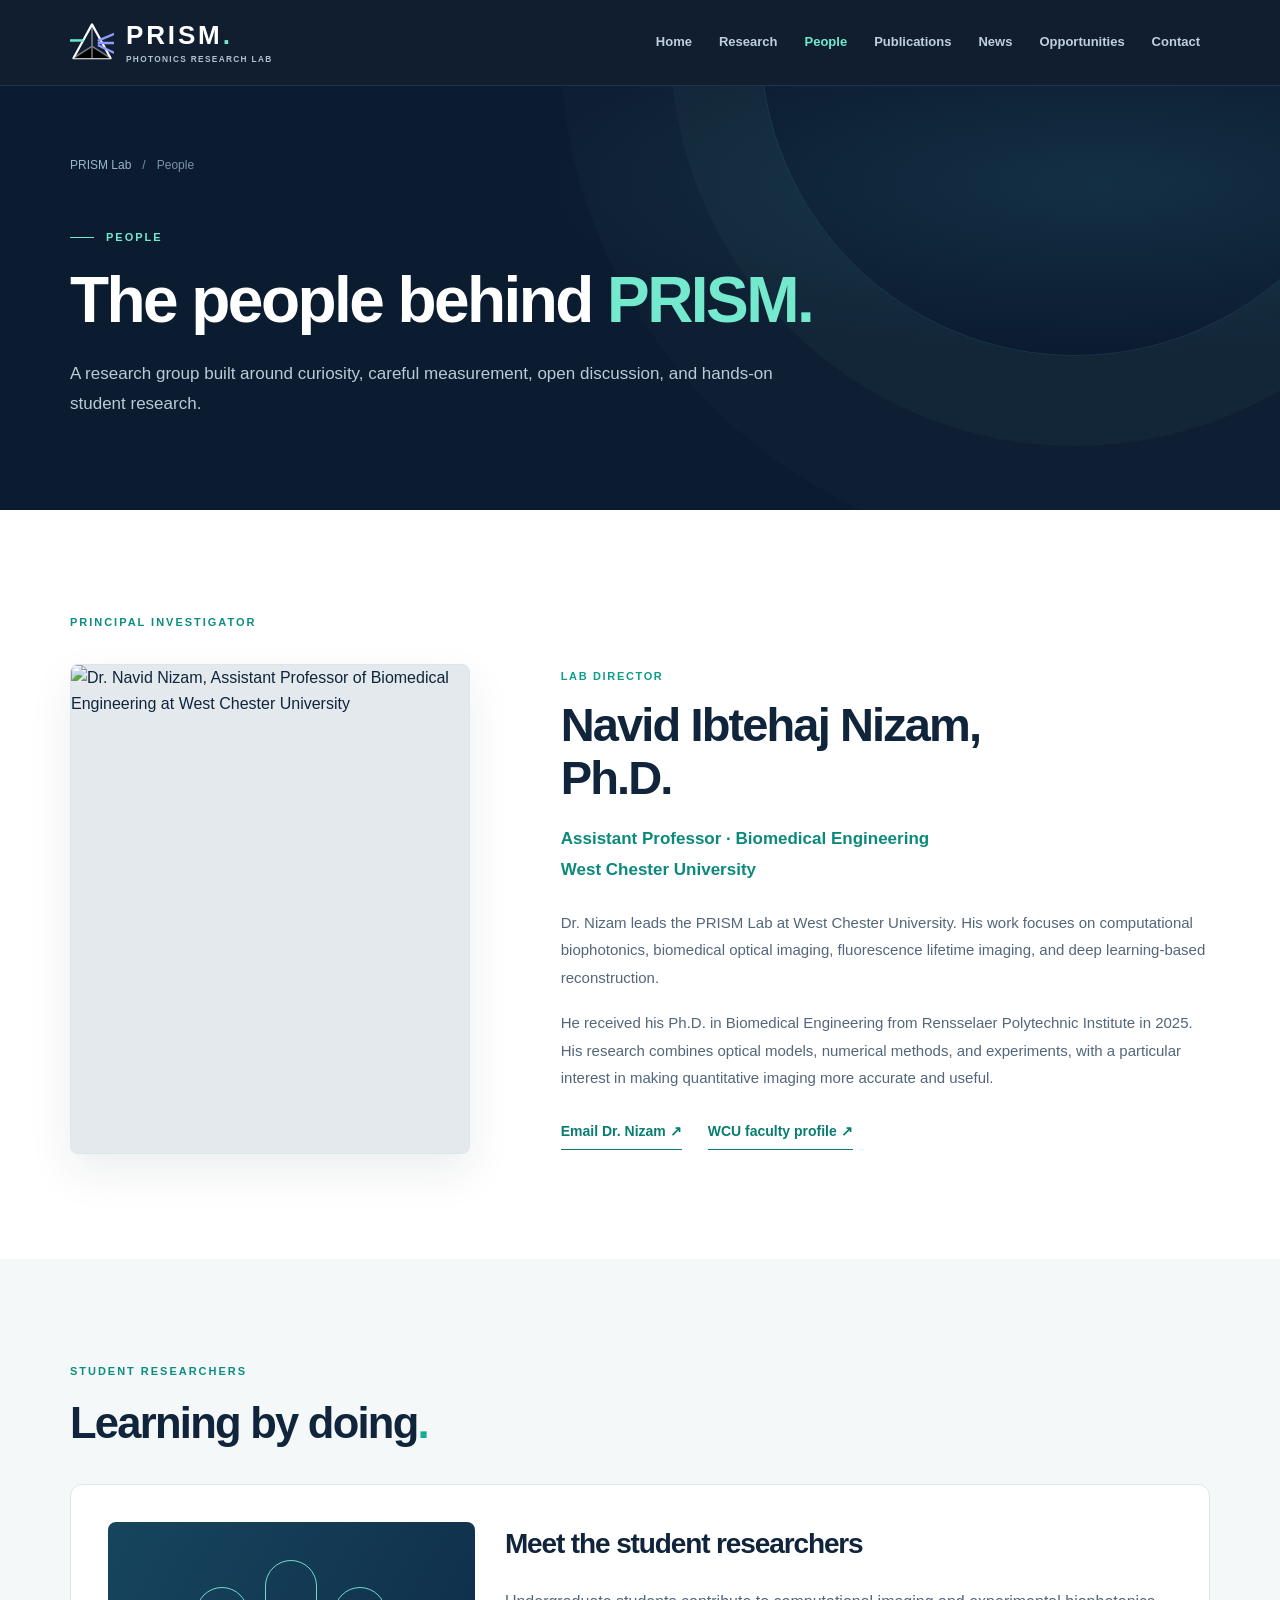
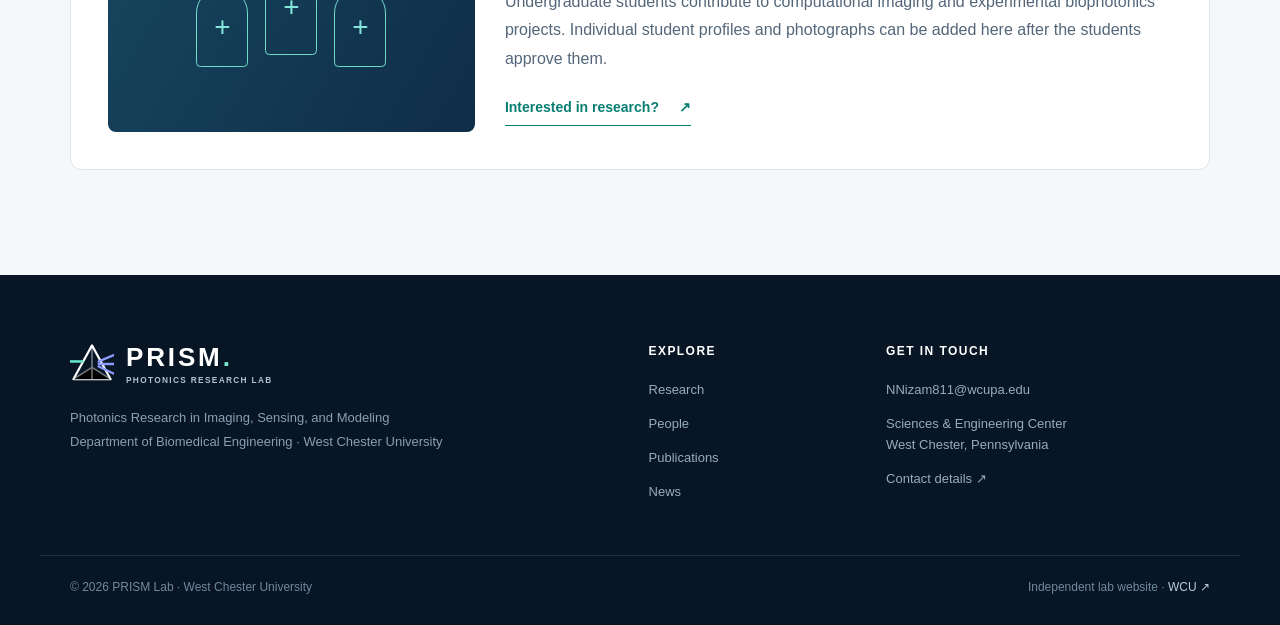
==== commit 0e100d2f: "Add files via upload" ====
--- a/people.html
+++ b/people.html
@@ -14,7 +14,7 @@
     <button type="button" class="menu-toggle" aria-expanded="false" aria-label="Open navigation" aria-controls="primary-nav"><span></span><span></span><span></span></button>
     <nav class="primary-nav" id="primary-nav" aria-label="Main navigation"><a href="index.html" class="nav-link " >Home</a><a href="research.html" class="nav-link " >Research</a><a href="people.html" class="nav-link active" aria-current=page>People</a><a href="publications.html" class="nav-link " >Publications</a><a href="news.html" class="nav-link " >News</a><a href="opportunities.html" class="nav-link " >Opportunities</a><a href="contact.html" class="nav-link " >Contact</a></nav>
   </div></header>
-  <main id="main-content"><section class="page-hero"><div class="page-hero-orb" aria-hidden="true"></div><div class="container"><div class="crumb"><a href="index.html">PRISM Lab</a><span>/</span><span>People</span></div><div class="eyebrow light"><span class="eyebrow-line"></span>People</div><h1>The people behind <em>PRISM.</em></h1><p class="page-hero-lead">A research group built around curiosity, careful measurement, open discussion, and hands-on student research.</p></div></section><section class="section-pad"><div class="container"><div class="eyebrow">PRINCIPAL INVESTIGATOR</div><div class="pi-grid"><div class="portrait-placeholder"><div class="portrait-monogram">NN</div><small>PORTRAIT PLACEHOLDER · ADD AN APPROVED PHOTO</small></div><div class="pi-copy"><div class="small-label">LAB DIRECTOR</div><h2>Navid Ibtehaj Nizam, Ph.D.</h2><p class="pi-role">Assistant Professor · Biomedical Engineering<br>West Chester University</p><p>Dr. Nizam leads the PRISM Lab at West Chester University. His work focuses on computational biophotonics, biomedical optical imaging, fluorescence lifetime imaging, and deep learning-based reconstruction.</p><p>He received his Ph.D. in Biomedical Engineering from Rensselaer Polytechnic Institute in 2025. His research combines optical models, numerical methods, and experiments, with a particular interest in making quantitative imaging more accurate and useful.</p><div class="pi-links"><a href="mailto:NNizam811@wcupa.edu" class="text-link">Email Dr. Nizam ↗</a><a href="https://www.wcupa.edu/_admin/research/forms/ram-research-directory/profile.aspx?id=706" class="text-link" target="_blank" rel="noopener noreferrer">WCU faculty profile ↗</a></div></div></div></div></section>
+  <main id="main-content"><section class="page-hero"><div class="page-hero-orb" aria-hidden="true"></div><div class="container"><div class="crumb"><a href="index.html">PRISM Lab</a><span>/</span><span>People</span></div><div class="eyebrow light"><span class="eyebrow-line"></span>People</div><h1>The people behind <em>PRISM.</em></h1><p class="page-hero-lead">A research group built around curiosity, careful measurement, open discussion, and hands-on student research.</p></div></section><section class="section-pad"><div class="container"><div class="eyebrow">PRINCIPAL INVESTIGATOR</div><div class="pi-grid"><div class="pi-photo-wrap"><img class="pi-photo" src="https://www.wcupa.edu/sciences-mathematics/biomedicalEngineering/images/Navid-Ibtehaj-Nizam.jpg" alt="Dr. Navid Nizam, Assistant Professor of Biomedical Engineering at West Chester University" loading="lazy" decoding="async"></div><div class="pi-copy"><div class="small-label">LAB DIRECTOR</div><h2>Navid Ibtehaj Nizam, Ph.D.</h2><p class="pi-role">Assistant Professor · Biomedical Engineering<br>West Chester University</p><p>Dr. Nizam leads the PRISM Lab at West Chester University. His work focuses on computational biophotonics, biomedical optical imaging, fluorescence lifetime imaging, and deep learning-based reconstruction.</p><p>He received his Ph.D. in Biomedical Engineering from Rensselaer Polytechnic Institute in 2025. His research combines optical models, numerical methods, and experiments, with a particular interest in making quantitative imaging more accurate and useful.</p><div class="pi-links"><a href="mailto:NNizam811@wcupa.edu" class="text-link">Email Dr. Nizam ↗</a><a href="https://www.wcupa.edu/_admin/research/forms/ram-research-directory/profile.aspx?id=706" class="text-link" target="_blank" rel="noopener noreferrer">WCU faculty profile ↗</a></div></div></div></div></section>
 <section class="muted-section section-pad"><div class="container"><div class="section-heading"><div><div class="eyebrow">STUDENT RESEARCHERS</div><h2>Learning by doing<span class="accent-period">.</span></h2></div></div><div class="student-panel"><div class="student-graphic"><span>+</span><span>+</span><span>+</span></div><div><h3>Meet the student researchers</h3><p>Undergraduate students contribute to computational imaging and experimental biophotonics projects. Individual student profiles and photographs can be added here after the students approve them.</p><a class="text-link" href="opportunities.html">Interested in research? <span>↗</span></a></div></div></div></section></main>
   <footer class="site-footer"><div class="container footer-top"><div><a class="brand footer-brand" href="index.html"><svg class="logo-mark" viewBox="0 0 52 52" role="img" aria-label="PRISM Lab logo"><path d="M26 4 48 44H4L26 4Z" fill="none" stroke="currentColor" stroke-width="2.5" stroke-linejoin="round"/><path d="M26 4 26 44M4 44 26 30 48 44" stroke="currentColor" stroke-opacity=".45" stroke-width="1.8"/><path d="M-1 23H16" stroke="#65e6cd" stroke-width="3"/><path d="M34 23 53 15M34 26 53 26M34 29 53 38" stroke-width="2.8" stroke-linecap="round" stroke="#8e9cff"/></svg><span class="brand-copy"><strong>PRISM<span class="brand-dot">.</span></strong><small>PHOTONICS RESEARCH LAB</small></span></a><p>Photonics Research in Imaging, Sensing, and Modeling<br>Department of Biomedical Engineering · West Chester University</p></div><div class="footer-links"><strong>Explore</strong><a href="research.html">Research</a><a href="people.html">People</a><a href="publications.html">Publications</a><a href="news.html">News</a></div><div class="footer-links"><strong>Get in touch</strong><a href="mailto:NNizam811@wcupa.edu">NNizam811@wcupa.edu</a><span>Sciences &amp; Engineering Center<br>West Chester, Pennsylvania</span><a href="contact.html">Contact details ↗</a></div></div>
   <div class="container footer-bottom"><span>© <span id="year">2026</span> PRISM Lab · West Chester University</span><span>Independent lab website · <a href="https://www.wcupa.edu/" rel="noopener noreferrer" target="_blank">WCU ↗</a></span></div></footer>
--- a/assets/styles.css
+++ b/assets/styles.css
@@ -28,3 +28,9 @@
 @media (max-width:850px){.site-header{height:74px}.logo-mark{width:40px;height:40px}.header-inner{position:relative}.menu-toggle{display:flex;width:43px;height:43px;padding:9px;border:1px solid rgba(224,250,250,.28);border-radius:7px;background:transparent;flex-direction:column;align-items:center;justify-content:center;gap:5px;cursor:pointer}.menu-toggle span{height:2px;width:21px;background:#e9f9f8;border-radius:1px}.primary-nav{display:none;position:absolute;top:calc(100% + 0px);left:0;right:0;background:#0b192d;border:1px solid #315066;padding:16px 24px 24px;box-shadow:0 20px 35px #0006;flex-direction:column;align-items:stretch;gap:0}.primary-nav.is-open{display:flex}.nav-link{padding:12px;font-size:14px}.hero-grid{grid-template-columns:1fr;padding-top:74px;padding-bottom:80px;gap:0}.hero h1{font-size:clamp(55px,10vw,81px)}.hero-graphic{max-width:600px;width:100%;margin:0 auto}.hero-science{max-height:430px}.hero-bottom{margin-top:34px}.hero-scrolldown{bottom:13px}.two-col-intro{grid-template-columns:1fr;gap:32px}.approach-item{margin-right:20px;padding-right:20px}.research-grid{grid-template-columns:1fr 1fr}.research-grid .research-card:last-child{grid-column:span 2}.research-grid .research-card:last-child{display:grid;grid-template-columns:1fr 1fr}.research-grid .research-card:last-child .research-art{height:auto;min-height:240px}.feature-grid{gap:40px;grid-template-columns:1.3fr .8fr}.feature-journal{padding:20px;min-height:220px}.feature-journal strong{font-size:22px}.research-detail{grid-template-columns:1fr 1fr;gap:24px}.detail-index{grid-column:span 2}.detail-art{height:230px}.method-grid{grid-template-columns:1fr 1fr}.pi-grid{gap:35px;grid-template-columns:.8fr 1.2fr}.portrait-placeholder{height:390px}.portrait-monogram{font-size:90px}.pi-copy h2{font-size:39px}.opportunities-grid,.contact-grid{gap:40px}.footer-top{grid-template-columns:1.2fr 1fr;gap:36px}.footer-top>div:first-child{grid-column:span 2}}
 @media (max-width:640px){.container{padding-left:21px;padding-right:21px}.section-pad{padding:68px 0}.section-pad-small{padding:57px 0}.hero-grid{padding-top:62px}.hero-content .eyebrow{font-size:9px;line-height:1.8;margin-bottom:23px}.hero-overline{font-size:10px}.hero h1{font-size:clamp(53px,13vw,70px)}.hero-lead{font-size:15px}.hero-graphic{margin-top:20px}.graphic-caption{font-size:7px;left:13%}.hero-scrolldown{display:none}.hero-bottom{font-size:11px}.hero-actions{gap:10px}.button{padding:13px 14px;font-size:12px;gap:10px}.two-col-intro h2,.section-heading h2{font-size:35px}.section-heading{align-items:start;flex-direction:column}.approach-trace{display:none}.approach-grid{grid-template-columns:1fr}.approach-item{border-right:0;border-bottom:1px solid #d4e1e8;margin:0;padding:17px 0 22px}.approach-item:last-child{border-bottom:0}.approach-icon{display:inline-block;font-size:31px;margin:9px 0}.approach-item h3{font-size:23px}.research-grid{grid-template-columns:1fr}.research-grid .research-card:last-child{grid-column:auto;display:flex}.research-grid .research-card:last-child .research-art{height:220px;min-height:0}.research-art{height:205px}.research-card-body{padding:25px}.feature-grid{grid-template-columns:1fr;gap:35px}.feature-journal{max-width:320px;width:100%;margin:0 auto;min-height:240px}.feature-band{padding:65px 0}.news-grid{grid-template-columns:1fr}.news-card{min-height:230px;padding:28px}.news-card h3{font-size:24px}.closing-cta{padding:66px 0}.footer-top{grid-template-columns:1fr;gap:36px;padding:53px 21px}.footer-top>div:first-child{grid-column:auto}.footer-bottom{flex-direction:column;gap:9px;padding:21px}.page-hero{padding:46px 0 63px}.crumb{margin-bottom:39px}.page-hero h1{font-size:clamp(42px,10vw,59px)}.page-hero-lead{font-size:15px}.research-detail{grid-template-columns:1fr;gap:12px;padding:43px 0}.research-detail:first-of-type{padding-top:25px}.detail-index{grid-column:auto}.detail-art{height:210px;order:2}.research-detail h2{font-size:31px}.method-grid{grid-template-columns:1fr 1fr;gap:15px}.method-grid h3{font-size:18px}.method-grid p{font-size:13px}.support-note{grid-template-columns:1fr;gap:23px}.support-note h2{font-size:32px}.support-note p{font-size:14px}.pi-grid{grid-template-columns:1fr;gap:36px}.portrait-placeholder{height:320px;max-width:440px;width:100%}.portrait-monogram{font-size:100px}.pi-copy h2{font-size:38px}.student-panel{grid-template-columns:1fr;padding:23px}.student-graphic{min-height:175px}.pub-controls{align-items:start;flex-direction:column}.publication-item{grid-template-columns:54px 1fr 29px;gap:8px;padding:27px 0}.pub-main h3{font-size:18px}.pub-year{font-size:13px}.pub-link{width:29px;height:29px;font-size:16px}.filter-set{gap:6px}.filter-button{padding:9px;font-size:11px}.news-entry{grid-template-columns:1fr;gap:13px;padding:34px 0}.news-date{flex-direction:row}.news-entry h2{font-size:28px}.opportunities-grid,.contact-grid{grid-template-columns:1fr;gap:42px}.opportunities-grid h2,.contact-primary h2{font-size:35px}.opportunity-card,.side-panel{padding:27px}.contact-meta{grid-template-columns:1fr 1fr;gap:14px}.big-email{margin:26px 0;font-size:24px}.pi-links{gap:18px}}
 @media (prefers-reduced-motion:reduce){*,*:before,*:after{animation-duration:.01ms!important;scroll-behavior:auto!important;transition-duration:.01ms!important}}
+
+/* Principal investigator's official WCU faculty portrait */
+.pi-photo-wrap{height:490px;overflow:hidden;border-radius:8px;background:#e4e9ed;border:1px solid #dce5eb;box-shadow:0 18px 45px rgba(15,36,57,.08)}
+.pi-photo{display:block;width:100%;height:100%;object-fit:cover;object-position:50% 28%}
+@media(max-width:850px){.pi-photo-wrap{height:390px}}
+@media(max-width:640px){.pi-photo-wrap{height:320px;max-width:440px;width:100%}}
